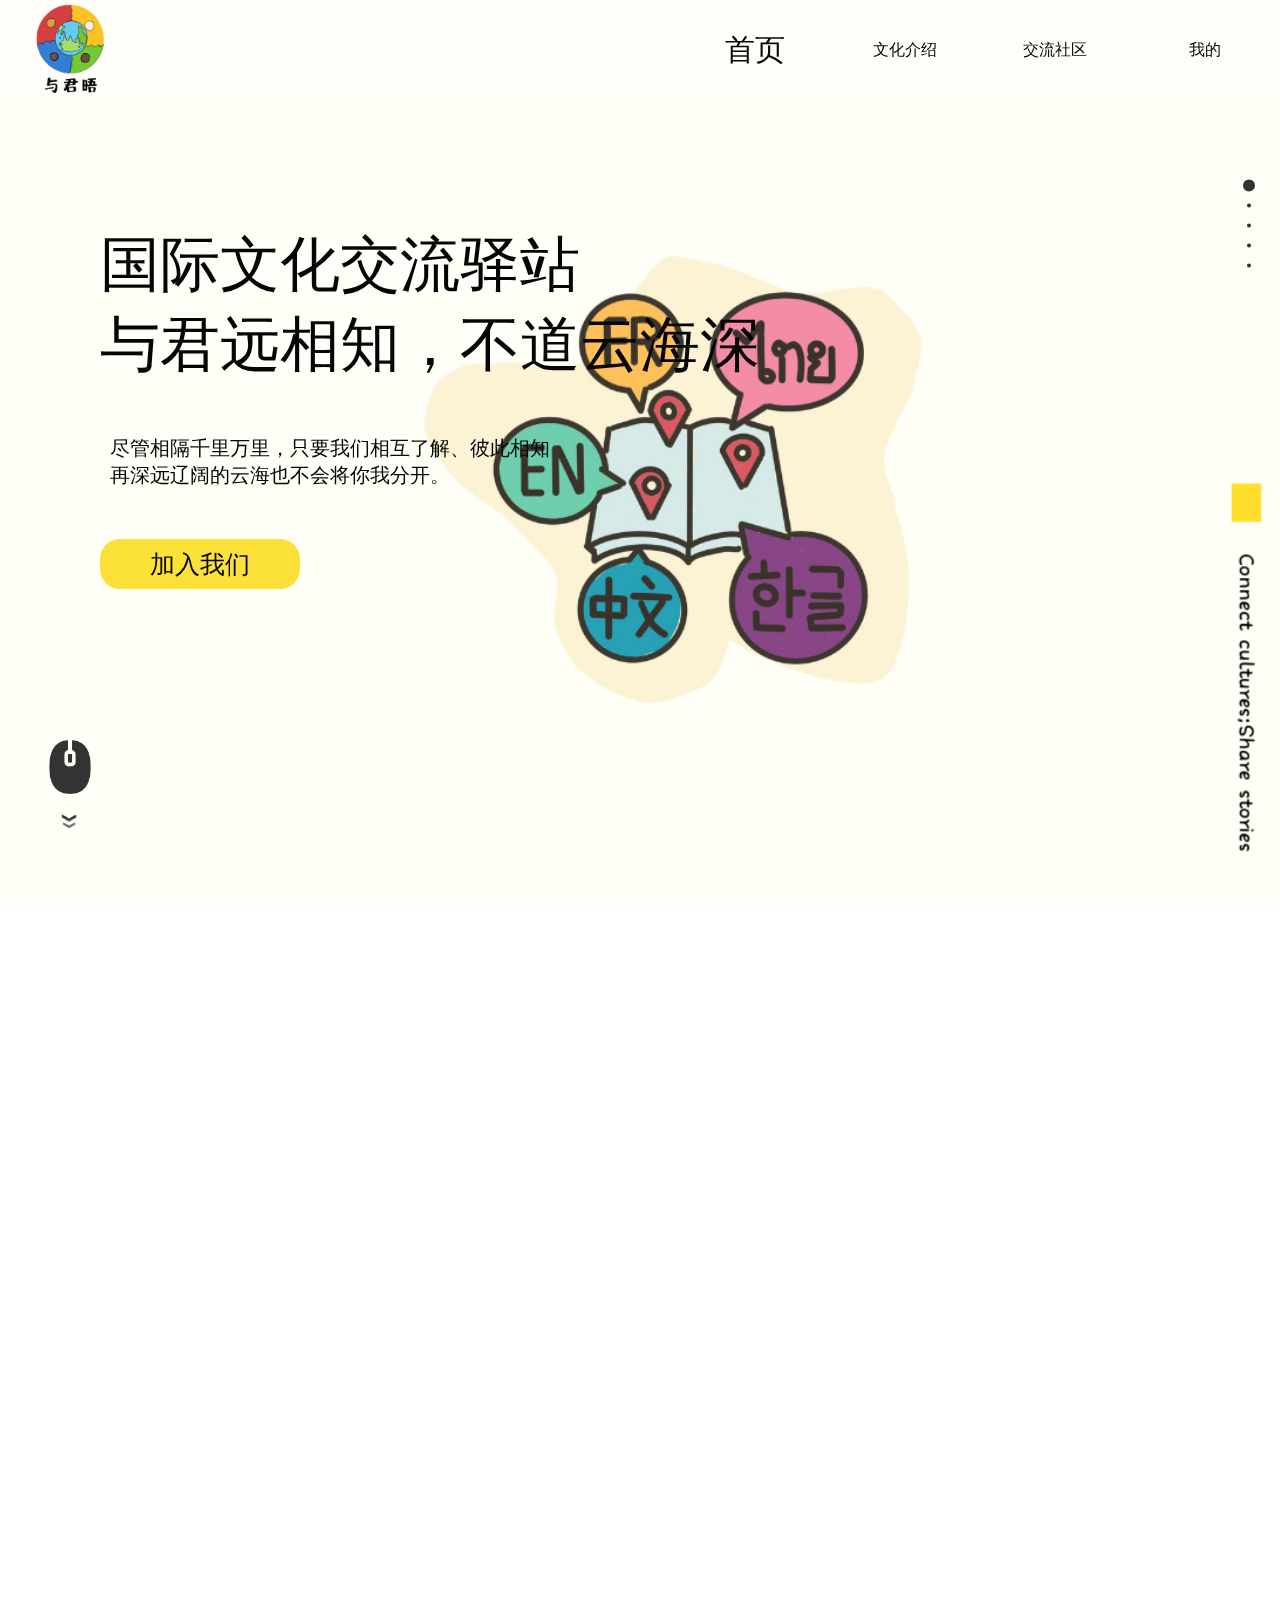
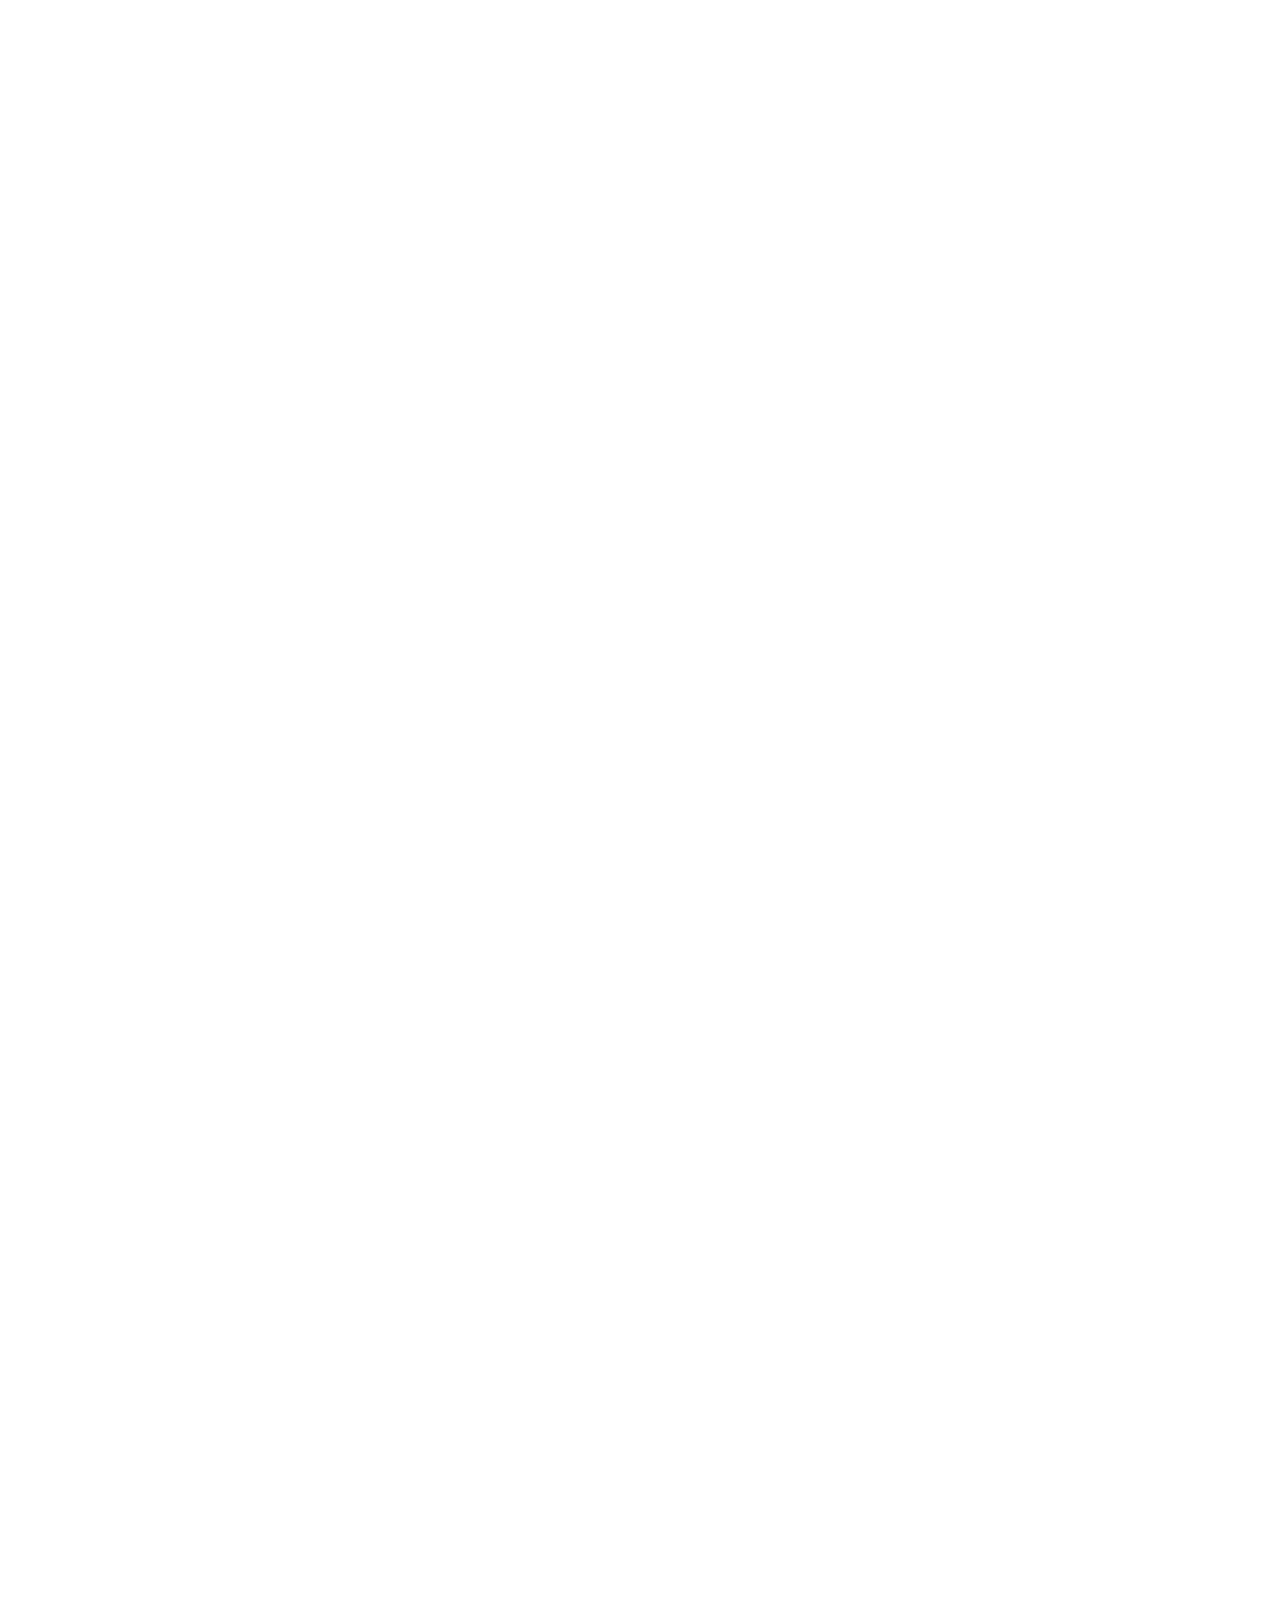
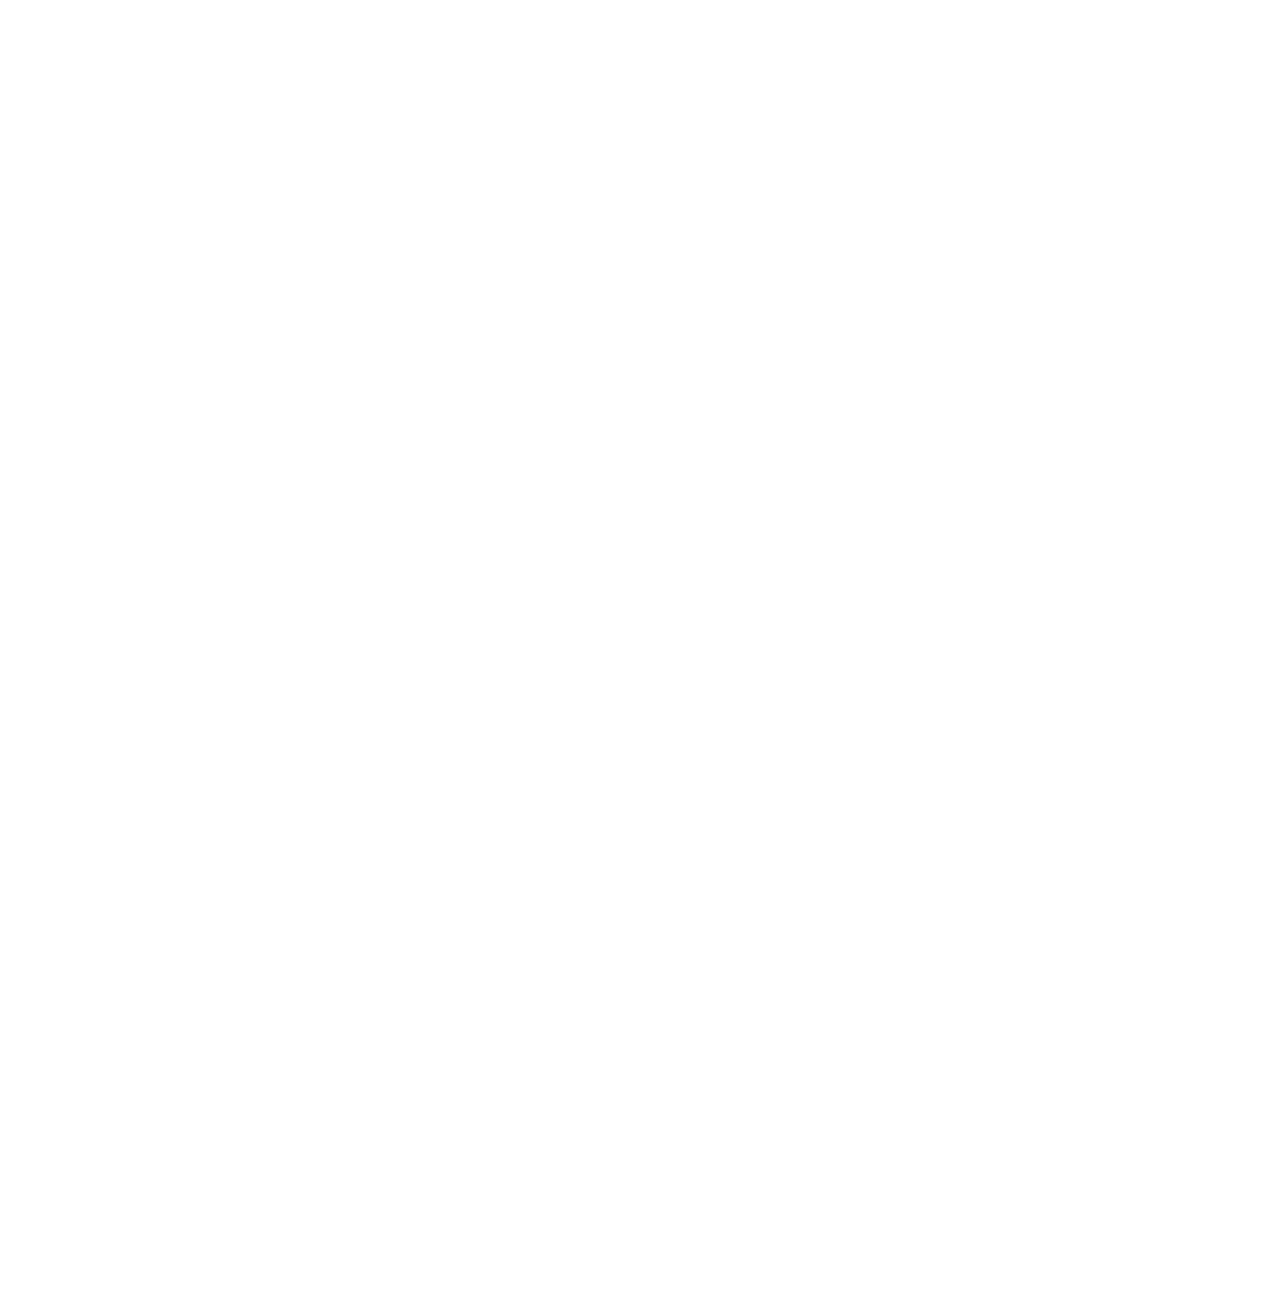
==== test2.html @ 485606bb "global_carnival" ====
<!DOCTYPE html>
<html lang="en">
<head>
    <meta charset="UTF-8">
    <meta name="viewport" content="width=device-width, initial-scale=1.0">
    <title>与君晤</title>
    <link rel="shortcut icon" href="images/favicon.ico" type="images/x-icon">
    <link rel="stylesheet" href="css/fullpage.css">
    <link rel="stylesheet" href="css/animate.css">
    <link rel="stylesheet" href="css/swiper.css">
    <link rel="stylesheet" href="css/style.css">
    <script src="js/jquery.js"></script>
    <script src="js/fullpage.js"></script>
    <!-- Swiper JS -->
    <script src="js/swiper.js"></script>
</head>
<body>
    <!-- 头部导航栏 -->
    <div id="myMenu">
        <li data-menuanchor="fourthPage"><a href="#fourthPage">我的</a></li>
        <li data-menuanchor="thirdPage"><a href="#thirdPage">交流社区</a></li>
        <li data-menuanchor="secondPage"><a href="#secondPage">文化介绍</a></li>
        <li data-menuanchor="firstPage" class="active"><a href="#firstPage">首页</a></li>
        <li><a href="index.html"><img src="images/logo6-web.png" alt="" style="position: absolute;left: 20px;  width: 100px;"></a></li>
    </div>

    <div id="fullpage">
        <!-- 第一屏 -->
        <div class="section" data-anchor="firstPage" id="page1" style="background: url(images/bg-1.png) fixed no-repeat 100%; background-size: cover;">    
          <div class="di">
            <img src="images/slide-slogan-1.png" alt="" class="slide-slogan animate__animated animate__bounceInUp">
             <div class="page-title animate__animated animate__fadeInLeft">
                <p>
                    国际文化交流驿站
                </p>
                <p>
                    与君远相知，不道云海深
                </p>     
             </div>
             <div class="page-content animate__animated animate__fadeInLeft">
                尽管相隔千里万里，只要我们相互了解、彼此相知   <br>
                再深远辽阔的云海也不会将你我分开。
             </div>
             <button class="button animate__animated animate__tada"><a href="login.html">加入我们</a></button>
             <div class="mouse_slide">
              <div>
                <img src="images/鼠标-F.png" alt="" width="60px">
              </div>
              <div style="overflow: hidden;">
                <img src="images/arrow2.gif" alt="" width="290px" style="margin-left: -115px; margin-top: -80px;">
              </div>
            </div>
          </div>
        
        </div>
        <!-- 第二屏 -->
        <div class="section" data-anchor="secondPage" id="page2">
            <!-- 第一页 地图 -->
            <div class="slide" style="background: url(images/worldmap.png); background-size: cover;">
                
                    <img src="images/slide-slogan-2.png" alt=""  class="slide-slogan">
                    <div class="map">
                        <!-- <img src="images/landmark.png" class="landmark" alt="" id="beijing"> -->
                        <!-- <img src="images/landmark.png" class="landmark" alt="" id="japan"> -->
                        <!-- <img src="images/landmark.png" class="landmark" alt="" id="brazil"> -->
                        <!-- <img src="images/landmark.png" class="landmark" alt="" id="amer"> -->
                        <!-- <img src="images/landmark.png" class="landmark" alt="" id="africa"> -->
                        <div style="font-size: 15px; position: absolute; bottom: 0; left: 680px;">
                            <img src="images/landmark.png" class="landmark animate__heartBeat" alt="地标" id="#1">
                            请将鼠标悬停于此图标上方查看
                        </div>
                        <!-- 中国 -->
                          <div class="circle" onmouseover="enlargeAndTransform(this)" onmouseout="shrinkAndRestore(this)" id="beijing">
                            <img src="images/landmark.png" class="landmark animate__heartBeat" alt="" id="beijing-">
                            <div class="content">
                              <span>中国</span> <span> · China</span> <br><br>
                              传统节日包括：春节、中秋、端午、重阳
                            </div>
                          </div>
                          <!-- 日本 -->
                          <div class="circle" onmouseover="enlargeAndTransform(this)" onmouseout="shrinkAndRestore(this)" id="japan">
                            <img src="images/landmark.png" class="landmark animate__heartBeat" alt="" id="japan-">
                            <div class="content">
                                <span>日本</span> <span> · Japan</span> <br><br>
                                神道社文化
                            </div>
                          </div>
                          <!-- 意大利 -->
                          <div class="circle" onmouseover="enlargeAndTransform(this)" onmouseout="shrinkAndRestore(this)" id="italy">
                            <img src="images/landmark.png" class="landmark animate__heartBeat" alt="" id="italy-">
                            <div class="content">
                                <span>意大利</span> <span> · Italy</span> <br>
                                <br>
                                主显节、八月节<br>
                                店门口会插葡萄枝
                            </div>
                          </div>
                          <!-- 巴西 -->
                          <div class="circle" onmouseover="enlargeAndTransform(this)" onmouseout="shrinkAndRestore(this)" id="brazil">
                            <img src="images/landmark.png" class="landmark animate__heartBeat" alt="" id="brazil-">
                            <div class="content">
                                <span>巴西</span> <span> · Brazil</span> <br>
                                <br>
                                主要节日海神节、狂欢节<br>
                            </div>
                          </div>
                          <!-- 墨西哥 -->
                          <div class="circle" onmouseover="enlargeAndTransform(this)" onmouseout="shrinkAndRestore(this)" id="mexico">
                            <img src="images/landmark.png" class="landmark animate__heartBeat" alt="" id="mexico-">
                            <div class="content">
                                <span>墨西哥</span> <span> · Mexico</span> <br>
                                <br>
                                10.31~11.2亡灵节
                            </div>
                          </div>
                          <!-- 埃及 -->
                          <div class="circle" onmouseover="enlargeAndTransform(this)" onmouseout="shrinkAndRestore(this)" id="egypt">
                            <img src="images/landmark.png" class="landmark animate__heartBeat" alt="" id="egypt-">
                            <div class="content">
                                <span>埃及</span> <span> · Egypt</span> <br>
                                <br>
                                每逢周五为“主麻日聚礼”，喜爱甜食，偏爱绿色和白色
                            </div>
                          </div>
                          <div class="mouse_slide">
                            <div>
                              <img src="images/鼠标-F.png" alt="" width="60px">
                            </div>
                            <div style="overflow: hidden;">
                              <img src="images/arrow2.gif" alt="" width="290px" style="margin-left: -115px; margin-top: -80px;">
                            </div>
                          </div>
                    </div>      
            </div>
            <!-- 第二页 节日 -->
            <div class="slide">
                <div class="lunbo">
                    <!-- 轮播图部分 -->
                    <div class="container">
                        <div class="swiper2 mySwiper2">
                            <div class="swiper-wrapper">
                              <div class="swiper-slide"><a href="detail.html"><img src="images/轮播图-1.png" alt="."></a></div>
                              <div class="swiper-slide"><a href="detail.html"><img src="images/轮播图-2.png" alt="."></a></div>
                              <div class="swiper-slide"><a href="detail.html"><img src="images/轮播图-3.png" alt="."></a></div>
                              <div class="swiper-slide"><a href="detail.html"><img src="images/轮播图-4.png" alt="."></a></div>
                            </div>
                          </div>
                        </div>
                    <div style="position: absolute; bottom: 50px; left: 600px; font-size: 20px;">可通过鼠标将卡片进行拖拽，点击可查看更多</div>
                    <div class="mouse_slide">
                      <div>
                        <img src="images/鼠标-F.png" alt="" width="60px">
                      </div>
                      <div style="overflow: hidden;">
                        <img src="images/arrow2.gif" alt="" width="290px" style="margin-left: -115px; margin-top: -80px;">
                      </div>
                    </div>
                </div>
            </div>
            <!-- 第三页  活动类别-->
            <div class="slide">
                <div class="leibie">
                    <div class="center">
                        <div class="ca">
                            <img src="images/2-3-ca.png" alt="">
                         <div class="categories">
                            <a href="cate.html?id=1"><img src="images/2-3-fest.png" alt=""></a>
                            <a href="cate.html?id=2"><img src="images/2-3-food.png" alt=""></a>
                            <img src="images/2-3-art.png" alt="">
                            <img src="images/2-3-arc.png" alt="">
                            <img src="images/2-3-cul.png" alt="">
                            <a href="cate.html?id=1"><img src="images/2-3-more.png" alt=""></a>
                          </div>
                        </div>
                        <div class="acti">
                            <img src="images/2-3-acti.png" alt="" id="ac">
                          <div class="acti_de">
                            <img src="images/2-3-acti-partic.png" alt="">
                            <img src="images/2-3-acti-crea.png" alt="">
                          </div>
                        </div> 
                        <div class="mouse_slide">
                          <div>
                            <img src="images/鼠标-F.png" alt="" width="60px">
                          </div>
                          <div style="overflow: hidden;">
                            <img src="images/arrow2.gif" alt="" width="290px" style="margin-left: -115px; margin-top: -80px;">
                          </div>
                        </div>
                    </div>
                                       
                </div>
                
            </div>
        </div>
        <!-- 第三屏 -->
        <div class="section" data-anchor="thirdPage" id="page3">
            <!-- 第一页 -->
          <div class="slide">
                <div class="recommendation">
                    <img src="images/3-1-title.png" alt="" class="re_title">
                    <div class="box_acti">
                        <!-- <img src="images/3-1-1.jpg" alt="">
                        <img src="images/3-1-2.png" alt="">
                        <img src="images/3-1-3.jpg" alt="">
                        <img src="images/3-1-4.jpg" alt="">
                        <img src="images/3-1-5.png" alt="">
                        <img src="images/3-1-6.png" alt=""> -->
                        <div class="circle2" onmouseover="enlargeAndTransform2(this)" onmouseout="shrinkAndRestore2(this)">
                          <img src="images/3-1-1.jpg" alt="">
                          <div class="content2">
                            <h2>国际文化节</h2>
                          </div>
                        </div>
                        <div class="circle2" onmouseover="enlargeAndTransform2(this)" onmouseout="shrinkAndRestore2(this)">
                          <img src="images/3-1-2.png" alt="">
                          <div class="content2">
                            <h2>俄语学习</h2>
                          </div>
                        </div>
                        <div class="circle2" onmouseover="enlargeAndTransform2(this)" onmouseout="shrinkAndRestore2(this)">
                          <img src="images/3-1-3.jpg" alt="">
                          <div class="content2">
                            <h2>圣诞节交换礼物</h2>
                          </div>
                        </div>
                        <div class="circle2" onmouseover="enlargeAndTransform2(this)" onmouseout="shrinkAndRestore2(this)">
                          <img src="images/3-1-4.jpg" alt="">
                          <div class="content2">
                            <h2>太极拳交流会</h2>
                          </div>
                        </div>
                        <div class="circle2" onmouseover="enlargeAndTransform2(this)" onmouseout="shrinkAndRestore2(this)">
                          <img src="images/3-1-5.png" alt="">
                          <div class="content2">
                            <h2>啤酒节</h2>
                          </div>
                        </div>
                        <div class="circle2" onmouseover="enlargeAndTransform2(this)" onmouseout="shrinkAndRestore2(this)">
                          <img src="images/3-1-6.png" alt="">
                          <div class="content2">
                            <h2>面具舞会</h2>
                          </div>
                        </div>
                    </div>
                    <div class="mouse_slide">
                      <div>
                        <img src="images/鼠标-F.png" alt="" width="60px">
                      </div>
                      <div style="overflow: hidden;">
                        <img src="images/arrow2.gif" alt="" width="290px" style="margin-left: -115px; margin-top: -80px;">
                      </div>
                    </div>
                </div>
            </div>
            <!-- 第二页 -->
            <div class="slide">
              <div class="budd">
                <div class="column">
                  <h2>佛教：探寻内心平静与精神之源的奥秘</h2>
                  <div>佛教文化源远流长，强调内心平静与禅定。它不仅是一种宗教信仰，更是一种生活方式和哲学思想。通过了解佛教，我们可以更好地探索自己的内心世界，提高精神境界和幸福感。</div>
                  <img src="images/3-2-2.png" alt="" class="img1">
                </div>
                <div class="column">
                  <img src="images/3-2-3.png" alt="" class="img2">
                  <h2>你想知道的美食这里都有！</h2>
                  <div>在江汉路发现一家超级好吃的越南菜餐馆！安利给你们<br><br>
                    如何做一道地道的四川菜？详细教程求求</div>
                </div>
                <div class="column">
                  <h2>国际交往礼仪看这里！</h2>
                  <div>和巴基斯坦的朋友们吃饭要注意什么吗？有没有人能解答一下？<br><br>
                    问问马来西亚的UU们，马来西亚有什么菜适合素食主义者？</div>
                  <img src="images/3-2-1.png" alt="" class="img1">
                </div>
              </div>
              <div class="mouse_slide">
                <div>
                  <img src="images/鼠标-F.png" alt="" width="60px">
                </div>
                <div style="overflow: hidden;">
                  <img src="images/arrow2.gif" alt="" width="290px" style="margin-left: -115px; margin-top: -80px;">
                </div>
              </div>
            </div>
        </div>
        <!-- 第四屏 -->
        <div class="section" data-anchor="fourthPage" id="page4" style="background: url(images/bg-4.png) fixed no-repeat 100%; background-size: cover;">
            <div class="user">
              <div class="example">
                <img src="images/4-1-user.png" alt="">
                <button>账号设置</button>
                <button>编辑资料</button>
              </div>
              <div class="my-">
                <button id="btn_c" onclick="show_a()">我的活动</button>
                <button id="btn_g" onclick="show_p()">我的帖子</button>
                <button id="btn_i" onclick="show_m()">我的消息</button>
                <div id="div1">参与的活动</div>
                <div class="image">
                  <img src="images/3-1-2.png" alt="" id="a1" style="display: block; width: 275px;">
                  <img src="images/3-1-3.jpg" alt="" id="a2" style="display: block; width: 275px;">
                  <img src="images/4-2-p.png" alt="" id="a4" style="display: none; width: 545px; border: 5px #000;">
                 <img src="images/4-2-m.png" alt="" id="a5" style="display: none; width: 545px; box-shadow: 2px 2px 2px 2px rgba(0,0,0,.3);">
                </div>
                <div id="div2">发起的活动</div>
                <div class="image">
                  <img src="images/3-1-4.jpg" alt="" id="a3" style="display: block; width: 275px;">
                </div>
                
            </div>
            <div class="mouse_slide">
              <div>
                <img src="images/鼠标-F.png" alt="" width="60px">
              </div>
              <div style="overflow: hidden;">
                <img src="images/arrow2.gif" alt="" width="290px" style="margin-left: -115px; margin-top: -80px;">
              </div>
            </div>
            </div>
            
        </div>
        <!-- 关于我们的 -->
        <div class="section" style="background-color: #1b1f24;">
          <div class="about_us">
            <div class="ab">
              <img src="images/5-about_us.png" alt="">
            </div>
            <div class="us">
              
              <h4>PRODUCED BY</h4>
              <p>邹柏艺 ；王佳睿 ； YAP YING HUAN  ；CHEW JIA YING</p>
              <h4>CONTACT US</h4>
              <p>湖北省武汉市武昌区武汉大学新闻与传播学院 <br>
                邮政编码：43007</p>
              <h4>WEBSITE MAP</h4>
              <p>首页 文化介绍 交流社区 我的</p>
              <button>订阅更多信息</button>
            </div>
          </div>
          <p style="font-size: 16px; color: #fff; text-align: center;">Copyright © 2024.GLOBAL CAINIVAL All rights reserved.</p>
          
        </div>
    </div>
    <script src="js/script.js"></script>
</body>
</html>
---- css/fullpage.css ----
/*!
 * fullPage 4.0.20
 * https://github.com/alvarotrigo/fullPage.js
 *
 * @license GPLv3 for open source use only
 * or Fullpage Commercial License for commercial use
 * http://alvarotrigo.com/fullPage/pricing/
 *
 * Copyright (C) 2021 http://alvarotrigo.com/fullPage - A project by Alvaro Trigo
 */
 html.fp-enabled,
 .fp-enabled body {
     margin: 0;
     padding: 0;
     overflow:hidden;
 
     /*Avoid flicker on slides transitions for mobile phones #336 */
     -webkit-tap-highlight-color: rgba(0,0,0,0);
 }
 .fp-section {
     position: relative;
     -webkit-box-sizing: border-box; /* Safari<=5 Android<=3 */
     -moz-box-sizing: border-box; /* <=28 */
     box-sizing: border-box;
     height: 100%;
     display: block;
 }
 .fp-slide {
     float: left;
 }
 .fp-slide, .fp-slidesContainer {
     height: 100%;
     display: block;
 }
 .fp-slides {
     z-index:1;
     height: 100%;
     overflow: hidden;
     position: relative;
     -webkit-transition: all 0.3s ease-out; /* Safari<=6 Android<=4.3 */
     transition: all 0.3s ease-out;
 }
 .fp-table{
     display: flex;
     flex-direction: column;
     justify-content: center;
     width: 100%;
 }
 .fp-slidesContainer {
     float: left;
     position: relative;
 }
 .fp-controlArrow {
     -webkit-user-select: none; /* webkit (safari, chrome) browsers */
     -moz-user-select: none; /* mozilla browsers */
     -khtml-user-select: none; /* webkit (konqueror) browsers */
     -ms-user-select: none; /* IE10+ */
     position: absolute;
     z-index: 4;
     top: 50%;
     cursor: pointer;
     margin-top: -38px;
     -webkit-transform: translate3d(0,0,0);
     -ms-transform: translate3d(0,0,0);
     transform: translate3d(0,0,0);
 }
 .fp-prev{
     left: 15px;
 }
 .fp-next{
     right: 15px;
 }
 .fp-arrow{
     width: 0;
     height: 0;
     border-style: solid;
 }
 .fp-arrow.fp-prev {
     border-width: 38.5px 34px 38.5px 0;
     border-color: transparent #ffdf2b transparent transparent;
 }
 .fp-arrow.fp-next {
     border-width: 38.5px 0 38.5px 34px;
     border-color: transparent transparent transparent #ffdf2b;
 }
 .fp-notransition {
     -webkit-transition: none !important;
     transition: none !important;
 }
 #fp-nav {
     position: fixed;
     z-index: 100;
     top: 25%;
     opacity: 1;
     transform: translateY(-50%);
     -ms-transform: translateY(-50%);
     -webkit-transform: translate3d(0,-50%,0);
 }
 #fp-nav.fp-right {
     right: 17px;
 }
 #fp-nav.fp-left {
     left: 17px;
 }
 .fp-slidesNav{
     position: absolute;
     z-index: 4;
     opacity: 1;
     -webkit-transform: translate3d(0,0,0);
     -ms-transform: translate3d(0,0,0);
     transform: translate3d(0,0,0);
     left: 0 !important;
     right: 0;
     margin: 0 auto !important;
 }
 .fp-slidesNav.fp-bottom {
     bottom: 17px;
 }
 .fp-slidesNav.fp-top {
     top: 17px;
 }
 #fp-nav ul,
 .fp-slidesNav ul {
   margin: 0;
   padding: 0;
 }
 #fp-nav ul li,
 .fp-slidesNav ul li {
     display: block;
     width: 14px;
     height: 13px;
     margin: 7px;
     position:relative;
 }
 .fp-slidesNav ul li {
     display: inline-block;
 }
 #fp-nav ul li a,
 .fp-slidesNav ul li a {
     display: block;
     position: relative;
     z-index: 1;
     width: 100%;
     height: 100%;
     cursor: pointer;
     text-decoration: none;
 }
 #fp-nav ul li a.active span,
 .fp-slidesNav ul li a.active span,
 #fp-nav ul li:hover a.active span,
 .fp-slidesNav ul li:hover a.active span{
     height: 12px;
     width: 12px;
     margin: -6px 0 0 -6px;
     border-radius: 100%;
  }
 #fp-nav ul li a span,
 .fp-slidesNav ul li a span {
     border-radius: 50%;
     position: absolute;
     z-index: 1;
     height: 4px;
     width: 4px;
     border: 0;
     background: #333;
     left: 50%;
     top: 50%;
     margin: -2px 0 0 -2px;
     -webkit-transition: all 0.1s ease-in-out;
     -moz-transition: all 0.1s ease-in-out;
     -o-transition: all 0.1s ease-in-out;
     transition: all 0.1s ease-in-out;
 }
 #fp-nav ul li:hover a span,
 .fp-slidesNav ul li:hover a span{
     width: 10px;
     height: 10px;
     margin: -5px 0px 0px -5px;
 }
 #fp-nav ul li .fp-tooltip {
     position: absolute;
     top: -2px;
     color: #fff;
     font-size: 14px;
     font-family: arial, helvetica, sans-serif;
     white-space: nowrap;
     max-width: 220px;
     overflow: hidden;
     display: block;
     opacity: 0;
     width: 0;
     cursor: pointer;
 }
 #fp-nav ul li:hover .fp-tooltip,
 #fp-nav.fp-show-active a.active + .fp-tooltip {
     -webkit-transition: opacity 0.2s ease-in;
     transition: opacity 0.2s ease-in;
     width: auto;
     opacity: 1;
 }
 #fp-nav ul li .fp-tooltip.fp-right {
     right: 20px;
 }
 #fp-nav ul li .fp-tooltip.fp-left {
     left: 20px;
 }
 .fp-auto-height.fp-section,
 .fp-auto-height .fp-slide{
     height: auto !important;
 }
 
 .fp-responsive .fp-is-overflow.fp-section{
     height: auto !important;
 }
 
 /* Used with autoScrolling: false */ 
 .fp-scrollable.fp-responsive .fp-is-overflow.fp-section,
 .fp-scrollable .fp-section,
 .fp-scrollable .fp-slide{
    /* Fallback for browsers that do not support Custom Properties */
    height: 100vh;
    height: calc(var(--vh, 1vh) * 100);
 }
 
 .fp-scrollable.fp-responsive .fp-is-overflow.fp-section:not(.fp-auto-height):not([data-percentage]),
 .fp-scrollable .fp-section:not(.fp-auto-height):not([data-percentage]),
 .fp-scrollable .fp-slide:not(.fp-auto-height):not([data-percentage]){
     /* Fallback for browsers that do not support Custom Properties */
     min-height: 100vh;
     min-height: calc(var(--vh, 1vh) * 100);
 }
 
 /* Disabling vertical centering on scrollable elements */
 .fp-overflow{
     justify-content: flex-start;
     max-height: 100vh;
 }
 
 /* No scrollable when using auto-height */
 .fp-scrollable .fp-auto-height .fp-overflow{
     max-height: none;
 }
 
 .fp-is-overflow .fp-overflow.fp-auto-height-responsive,
 .fp-is-overflow .fp-overflow.fp-auto-height,
 .fp-is-overflow > .fp-overflow{
     overflow-y: auto;
 }
 .fp-overflow{
     outline:none;
 }
 
 .fp-overflow.fp-table{
     display: block;
 }
 
 .fp-responsive .fp-auto-height-responsive.fp-section,
 .fp-responsive .fp-auto-height-responsive .fp-slide{
     height: auto !important;
     min-height: auto !important;
 }
 
 /*Only display content to screen readers*/
 .fp-sr-only{
     position: absolute;
     width: 1px;
     height: 1px;
     padding: 0;
     overflow: hidden;
     clip: rect(0, 0, 0, 0);
     white-space: nowrap;
     border: 0;
 }
 
 /* Customize website's scrollbar like Mac OS
 Not supports in Firefox and IE */
 .fp-scroll-mac .fp-overflow::-webkit-scrollbar {
     background-color: transparent;
     width: 9px;
 }
 .fp-scroll-mac .fp-overflow::-webkit-scrollbar-track {
     background-color: transparent;
 }
 .fp-scroll-mac .fp-overflow::-webkit-scrollbar-thumb {
     background-color: rgba(0,0,0,.4);
     border-radius: 16px;
     border: 4px solid transparent;
 }
 .fp-warning,
 .fp-watermark{
     z-index: 9999999;
     position: absolute;
     bottom: 0;
 }
 .fp-warning,
 .fp-watermark a{
     text-decoration: none;
     color: #000;
     background: rgba(255,255,255,0.6);
     padding: 5px 8px;
     font-size: 14px;
     font-family: arial;
     color: black;
     display: inline-block;
     border-radius: 3px;
     margin: 12px;
 }
 .fp-noscroll .fp-overflow{
     overflow: hidden;
 }
---- css/style.css ----
/* 样式 */
* {
    margin: 0;
    padding: 0;
}
body {
    position: relative;
}
li {
    list-style: none;
}
a {
    text-decoration: none!important;
    color: #050505!important;
}
/* 导航栏 */
#myMenu {
    position: absolute;
    z-index: 1000;
    width: 100%;
    height: 100px;
    line-height: 100px;
    background-color: rgba(255, 253, 253,.3);
}
#myMenu li {
    text-align: center;
    float: right;
    width: 150px;
}
#myMenu li a:hover {
    /* border-bottom: 2px solid #050505; */
    color: #fce138!important; 
}
#myMenu li .logo {
    width: 100px;
}
.active {
    font-size: 30px;
}
.mouse_slide {
    position: absolute;
    overflow: hidden;
    bottom: -20px;
    left: 40px;
}
/* 第一屏 */
#page1 {
    position: relative;
}
#page1 .di {
    position: relative;
    height: 800px;
    width: 100%;
    overflow: hidden;
}
.di .slide-slogan {
    position: absolute;
    right: 10px;
    bottom: 10px;
    width: 50px;
    animation-delay: 1s;
}
.page-title {
    padding-top: 150px;
    font-size: 60px;
    color: #050505;
}
.page-title p {
    display: block;
    margin-left: 100px;
    height: 80px;
}
.page-content {
    margin-left: 110px;
    padding-top: 50px;
    font-size: 20px;
    color: #050505;
}
#page1 .button {
    margin-left: 100px;
    margin-top: 50px;
    background-color: #fce138;
    border: #fff;
    width: 200px;
    height: 50px;
    color: #fff;
    font-size: 25px;
    border-radius: 20px;
    animation-delay: 1s;
    overflow: hidden;
}
/* 第二屏 */
#page2 .slide {
    position: relative;
}
#page2 .slide .slide-slogan{
    position: absolute;
    top: 220px;
    left: 80px;
    width: 50px;
    z-index: 20000;
    animation-delay: 1s;
}
/* 地图页 */
.map {
    position: relative;
    overflow: hidden;
    height: 800px;
    width: 100%;
}
.landmark {
    width: 35px;
    animation-delay: 1.5s;
}
/* 国家位置 */
.map #beijing {
    position: absolute;
    top: 320px;
    right: 395px;
}
.map #japan {
    position: absolute;
    top: 270px;
    right: 260px;
}
.map #italy {
    position: absolute;
    top: 275px;
    right: 800px;
}
.map #brazil {
    position: absolute;
    bottom: 240px;
    left: 550px;
}
.map #mexico {
    position: absolute;
    top: 350px;
    left: 290px;
}
.map #egypt {
    position: absolute;
    top: 390px;
    right: 740px;
}
#page2 .circle {
    width: 40px;
    height: 40px;
    border-radius: 50%;
    background-color: transparent; /* 设置为圆形的背景颜色 */
    /* display: flex;
    align-items: center;
    justify-content: center;
    position: relative; */
    transition: all 0.3s ease; /* 添加过渡效果 */
}

#page2 .square {
    width: 200px;
    height: 200px;
    font-size: 16px;
    background-color: #141413; /* 设置为方形的背景颜色 */
    border-radius: 20px; /* 取消方形的圆角 */
}
#page2 .content {
    display: none; /* 默认隐藏内容 */
    position: absolute;
    top: 50%;
    left: 50%;
    color: #fff;
    transform: translate(-50%, -50%);
    background-color: #151414;
}
/* 轮播图 */
#page2 .lunbo {
    height: 800px;
    position: relative;
    overflow: hidden;
}
.lunbo .container {
    position: absolute;
    top: 130px;
    left: 350px;
}

#page2 .slide .lunbo .container {
    width: 100%;
    height: 300px;
    position: relative;
  }
          .swiper2 {
    width: 900px;
    height: 548px;
  }
  
  .swiper2 .swiper-slide {
    display: flex;
    width: 100%;
    align-items: center;
    justify-content: center;
    border-radius: 18px;
    font-size: 22px;
    font-weight: bold;
    color: #fff;
  }
  .swiper-slide img {
    display: block;
    width: 100%;
    height: 100%;
    object-fit: cover;
  }
  
  /* .swiper2 .swiper-slide:nth-child(1n) {
    background-color: rgb(206, 17, 17);
  }
  
  .swiper2 .swiper-slide:nth-child(2n) {
    background-color: rgb(0, 140, 255);
  }
  
  .swiper2 .swiper-slide:nth-child(3n) {
    background-color: rgb(10, 184, 111);
  }
  
  .swiper2 .swiper-slide:nth-child(4n) {
    background-color: rgb(211, 122, 7);
  } */
  
  /* 第二屏 第三页 */
  .leibie {
    position: relative;
    padding-left: 30px;
    height: 800px;
    background-color: #fff;
    overflow: hidden;
  }
  .ca .categories {
    position: absolute;
    padding-left: 20px;
    display: flex;
    flex-direction: row;
    margin-top: 20px;
    margin-left: 120px;
    overflow: hidden;
    width: 1300px;
    justify-content: space-around;
    align-items: center;
  }
  .ca .categories img {
    width: 160px;
  }
  .acti {
    position: relative;
    margin-top: 250px;
  }
  .acti #ac {
    position: absolute;
    left: -100px;
  }
  .acti .acti_de {
    position: absolute;
    display: flex;
    margin-top: 130px;
    flex-direction: row;
    margin-left: 120px;
    width: 1300px;
    justify-content: space-around;
    align-items: center;
  }
  /* .acti .acti_de img {
    box-shadow: 0 0 0 1px #b0acac;
  } */

/* 第三屏 */
#page3 .slide {
    position: relative;
}
/* 第三屏 第一页 */
.recommendation {
    position: relative;
    overflow: hidden;
    height: 800px;
    background-color: #fff;
}
.recommendation .re_title {
    position: absolute;
    top: 0;
    left: 120px;
}
.recommendation .box_acti {
    position: absolute;
    display: flex;
    flex-wrap: wrap;
    top: 190px;
    left: 290px;
    width: 1200px;
    height: 500px;
}
.recommendation .box_acti img{
    width: 380px;
    height: 240px;
}
.box_acti .circle2 {
    position: relative;
    width: 380px;
    height: 240px;
    /* border-radius: 50%; */
    background-color: pink; /* 设置为圆形的背景颜色 */
    /* display: flex;
    align-items: center;
    justify-content: center;
    position: relative; */
    transition: all 0.3s ease; /* 添加过渡效果 */
}
.circle2 img {
    position: absolute;
    width: 380px;
}
.square2 {
    width: 380px;
    height: 240px;
    font-size: 16px;
    background-color: #c6c6bb; /* 设置为方形的背景颜色 */
    border-radius: 20px; /* 取消方形的圆角 */
    z-index: 10;
}
.content2 {
    display: none; /* 默认隐藏内容 */
    position: absolute;
    top: 50%;
    left: 50%;
    width: 380px;
    height: 240px;
    line-height: 240px;
    text-align: center;
    color: #fff;
    transform: translate(-50%, -50%);
    background-color: rgba(0, 0, 0, 0.5);
}
/* 第三屏 第二页 */
.budd {
    height: 800px;
    display: flex;
    flex-direction: row;
    overflow: hidden;
    background-color: #fff;
}
.column {
    width: 400px;
    margin-top: 130px;
    font-size: 15px;
    padding-left: 120px;
}
.column .img1 {
    padding-top: 50px;
    width: 100%;
}
.column .img2 {
    padding-bottom: 50px;
}
.column h2 {
    padding-bottom: 50px;
}
/* 第四屏 */
#page {
    position: relative;
}
#page4 .user {
    height: 800px;
    display: flex;
    flex-direction: row;
    overflow: hidden;
    align-items: center;
    justify-content: space-around;
}
.user .example {
    display: flex;
    flex-direction: column;
    padding-left: 100px;
    overflow: hidden;
}
.user .example button {
    width: 250px;
    height: 50px;
    margin-left: 55px;
    margin-top: 25px;
    font-size: 15px;
    border-radius: 25px;
    border: none;
}
.user .example img {
    width: 350px;
}
.user .example button:hover {
    background-color: #fff;
}
.user .my- {
    overflow: hidden;
    padding-right: 250px;
}
.user .my- button {
    width: 165px;
    height: 50px;
    font-size: 15px;
    border: none;
    border-radius: 25px;
}
.user .my- button:hover {
    background-color: #fff;
}
.my- .image {
    display: flex;
    flex-direction: row;
}
#div1,#div2 {
    margin-top: 50px;
    width: 550px;
    height: 50px;
    font-size: 20px;
}

/* 关于我们的页面 */
.about_us {
    position: relative;
    height: 800px;
    font-family: '黑体';
    /* display: flex;
    flex-direction: row; */
}
.ab {
    position: absolute;
    top: 40%;
    left: 250px;
}
.us {
    position: absolute;
    top: 25%;
    left: 55%;
    color: #fff;
}
.us h4 {
    margin-bottom: 20px;
}
.us p {
    font-size: 20px;
    margin-bottom: 40px;
}
.us button {
    width: 300px;
    height: 40px;
    margin-top: 20px;
    font-size: 16px;
}
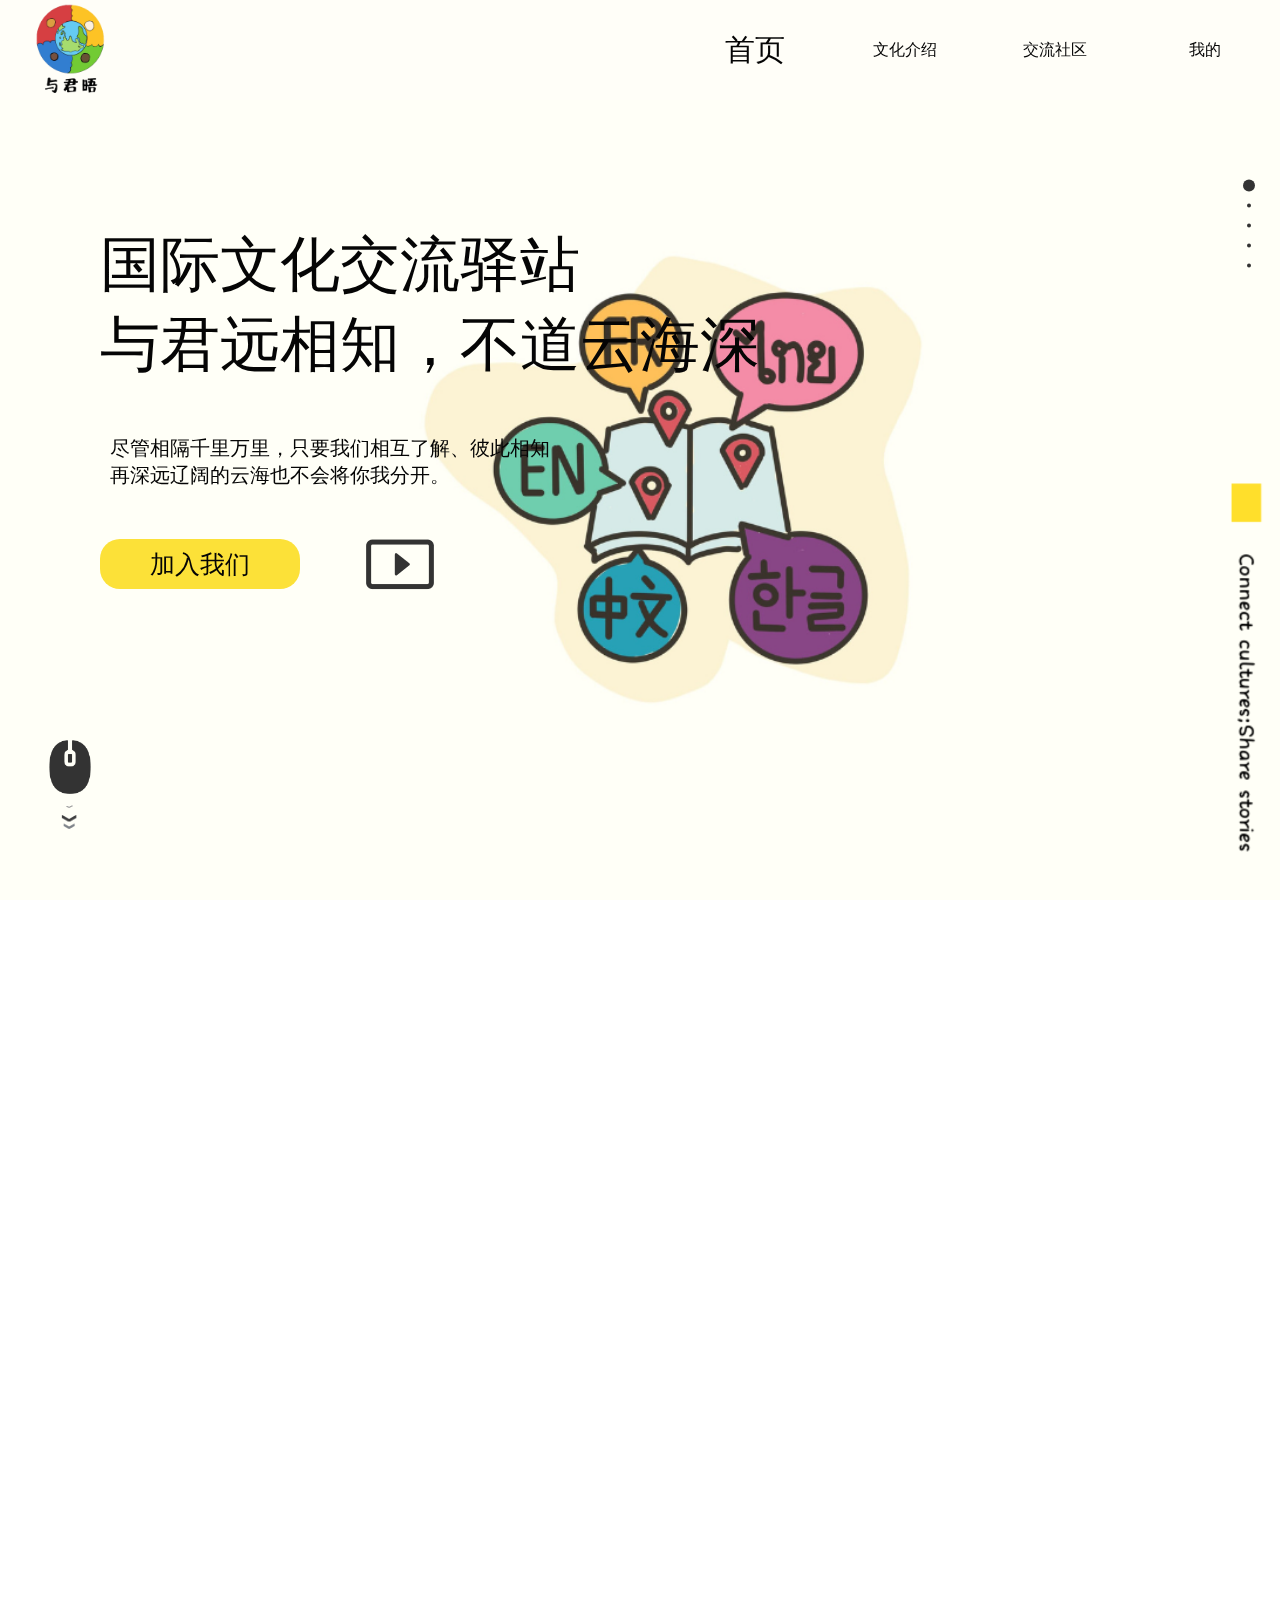
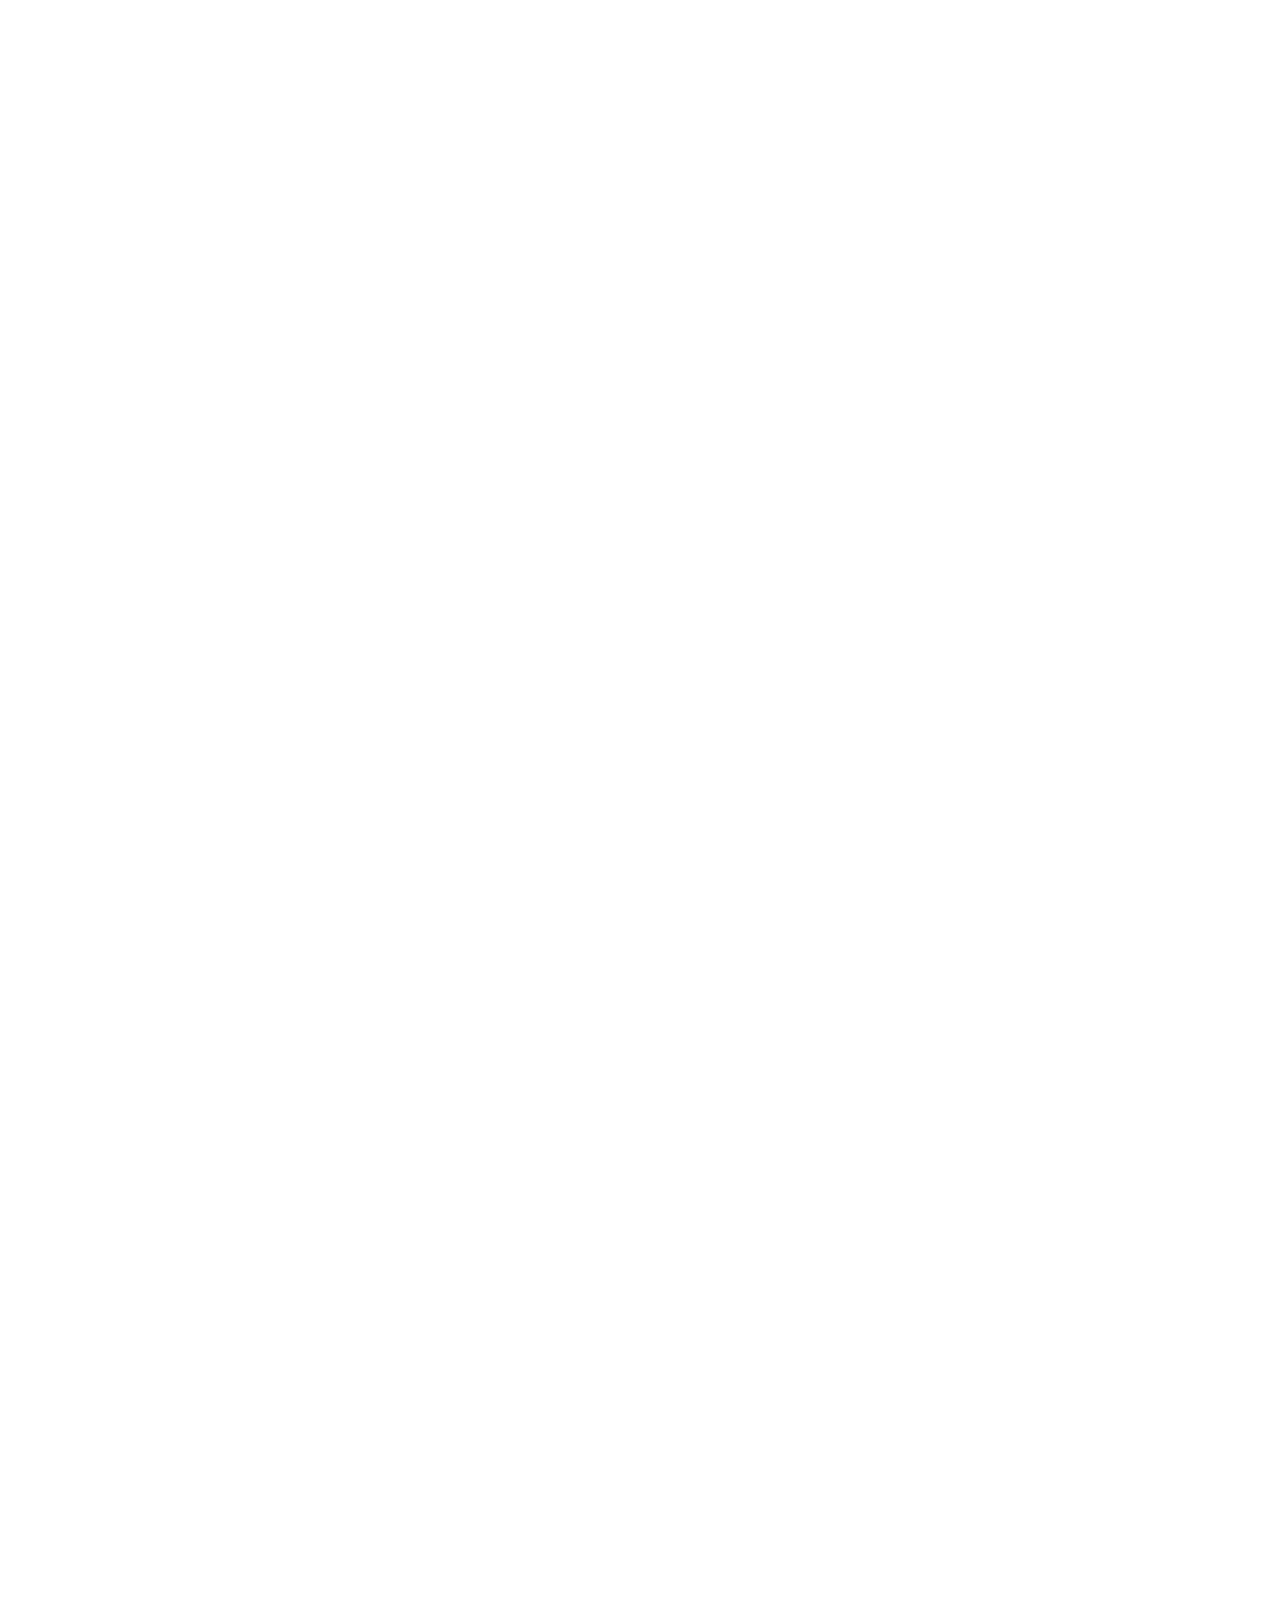
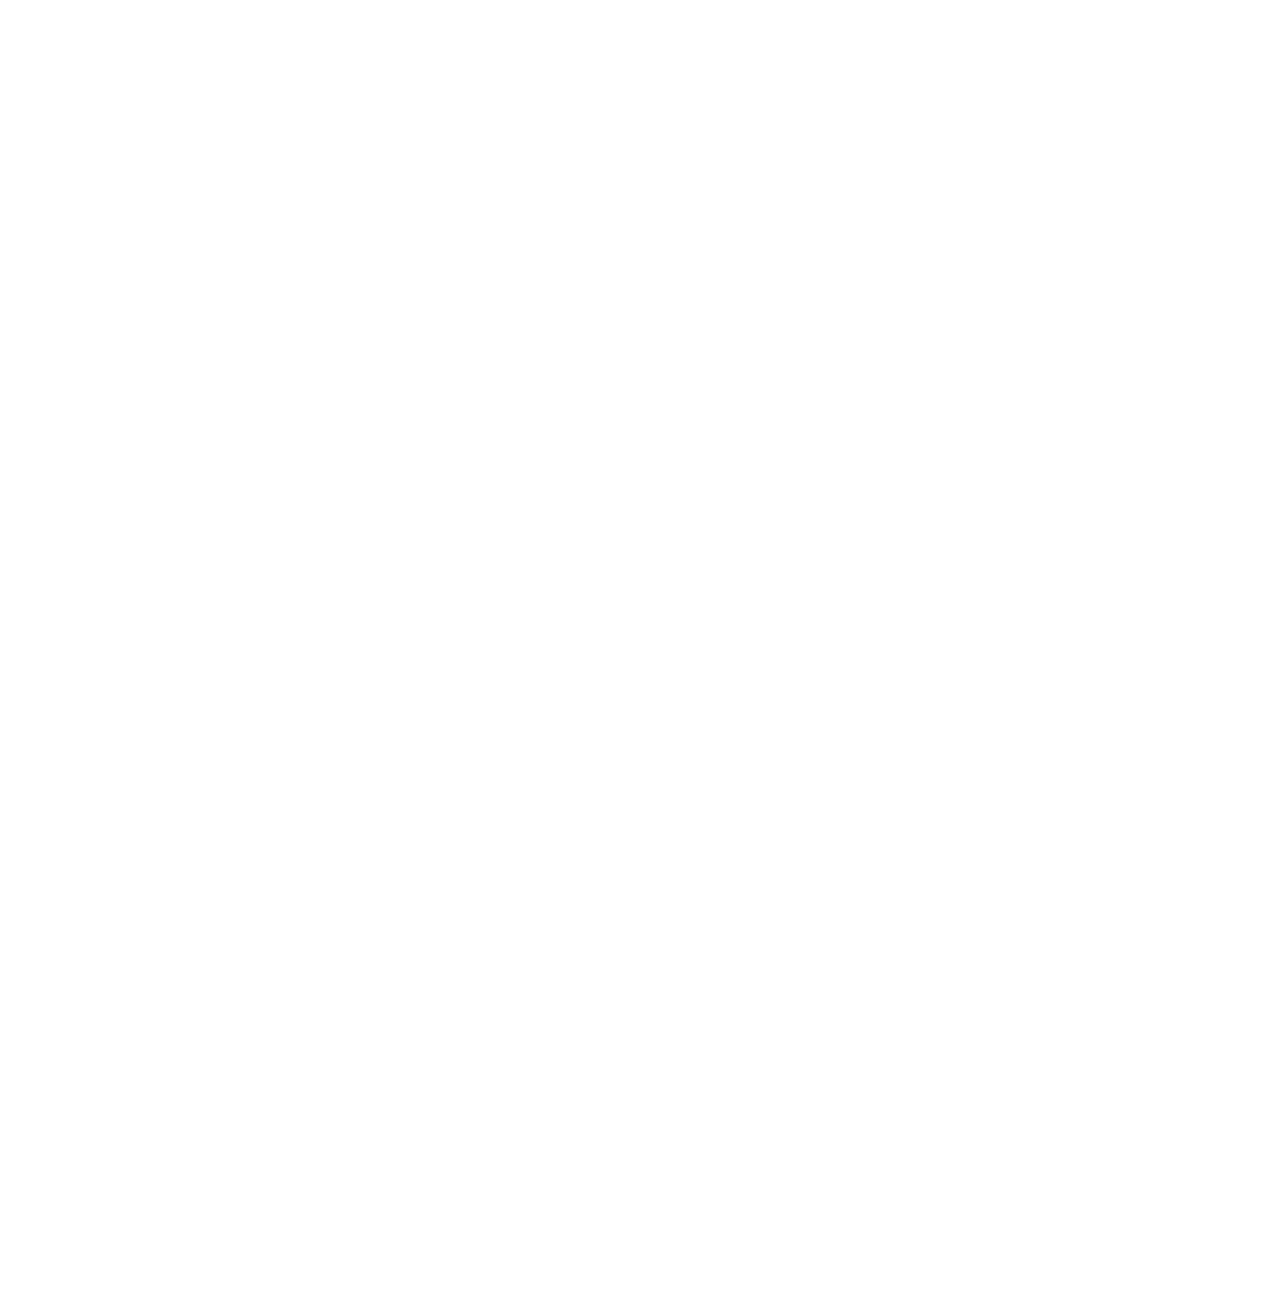
==== commit 935e2c28: "test" ====
--- a/test2.html
+++ b/test2.html
@@ -41,6 +41,23 @@
                 尽管相隔千里万里，只要我们相互了解、彼此相知   <br>
                 再深远辽阔的云海也不会将你我分开。
              </div>
+             <img id="play" src="images/视频.png" alt="" width="100px" class="view_more_video animate__animated animate__tada" onmouseover="enlargeAndTransform3(this)" onmouseout="shrinkAndRestore3(this)">
+	           <!-- <button class="view_more_video">点击观看</button> -->
+	           <div id="show-video">
+              <a class="video-close">
+                <span>
+                  <svg t="1614676844098" class="icon" viewBox="0 0 1024 1024" version="1.1" xmlns="http://www.w3.org/2000/svg" p-id="2082"
+                   width="30" height="30">
+                    <path d="M591.506286 511.853714l417.133714-416.914285a54.601143 54.601143 0 0 0 0-76.8l-2.267429-2.267429a54.601143 54.601143 0 0 0-76.8 0L512.438857 433.481143 95.305143 15.798857a54.601143 54.601143 0 0 0-76.8 0L16.237714 18.066286a53.577143 53.577143 0 0 0 0 76.8l417.097143 416.987428L16.201143 929.097143a54.601143 54.601143 0 0 0 0 76.8l2.267428 2.267428a54.601143 54.601143 0 0 0 76.8 0l417.170286-417.060571 417.097143 417.097143a54.601143 54.601143 0 0 0 76.8 0l2.267429-2.267429a54.601143 54.601143 0 0 0 0-76.8z"
+                     p-id="2083" fill="#e6e6e6"></path>
+                  </svg>
+                </span>
+              </a>
+              <video id="demo" controls>
+                <!-- source 里面的src="这里填写需要展示的视频路径" -->
+                <source src="images/demo.mp4">
+              </video>
+            </div>
              <button class="button animate__animated animate__tada"><a href="login.html">加入我们</a></button>
              <div class="mouse_slide">
               <div>
@@ -293,9 +310,9 @@
                 <button>编辑资料</button>
               </div>
               <div class="my-">
-                <button id="btn_c" onclick="show_a()">我的活动</button>
-                <button id="btn_g" onclick="show_p()">我的帖子</button>
-                <button id="btn_i" onclick="show_m()">我的消息</button>
+                <button id="btn_c" onclick="show_a()" class="hvr-float">我的活动</button>
+                <button id="btn_g" onclick="show_p()" class="hvr-float">我的帖子</button>
+                <button id="btn_i" onclick="show_m()" class="hvr-float">我的消息</button>
                 <div id="div1">参与的活动</div>
                 <div class="image">
                   <img src="images/3-1-2.png" alt="" id="a1" style="display: block; width: 275px;">
--- a/css/style.css
+++ b/css/style.css
@@ -88,6 +88,44 @@
     border-radius: 20px;
     animation-delay: 1s;
     overflow: hidden;
+}
+#show-video {
+    position: fixed;
+    top: 40px;
+    bottom: 0;
+    right: 0;
+    left: 0;
+    z-index: 999 !important;
+    background: rgba(0, 0, 0, .85);
+    display: none;
+}
+
+.video-close {
+    width: 45px;
+    height: 45px;
+    color: #211d1e;
+    position: absolute;
+    right: 118px;
+    top: 113px;
+    z-index: 999;
+    cursor: pointer;
+}
+
+#show-video video {
+    outline: none;
+    max-width: 85%;
+    max-height: 83vh;
+    position: absolute;
+    left: 50%;
+    top: 50%;
+    transform: translate(-50%, -50%);
+    box-shadow: 0 20px 40px rgb(0 0 0 / 50%);
+}
+#play {
+    position: absolute;
+    left: 350px;
+    bottom: 256px;
+    animation-delay: 1s;
 }
 /* 第二屏 */
 #page2 .slide {
@@ -392,7 +430,9 @@
     width: 350px;
 }
 .user .example button:hover {
-    background-color: #fff;
+    /* background-color: #fff; */
+    background-color: rgb(92, 90, 90);
+    color: #fff;
 }
 .user .my- {
     overflow: hidden;
@@ -401,13 +441,14 @@
 .user .my- button {
     width: 165px;
     height: 50px;
+    margin-top: 20px;
     font-size: 15px;
     border: none;
     border-radius: 25px;
 }
-.user .my- button:hover {
+/* .user .my- button:hover {
     background-color: #fff;
-}
+} */
 .my- .image {
     display: flex;
     flex-direction: row;
@@ -452,3 +493,104 @@
     font-size: 16px;
 }
 
+/* 鼠标悬浮效果 */
+.hvr-float {
+    display: inline-block;
+    vertical-align: middle;
+    -webkit-transform: perspective(1px) translateZ(0);
+    transform: perspective(1px) translateZ(0);
+    box-shadow: 0 0 1px rgba(0, 0, 0, 0);
+    -webkit-transition-duration: 0.3s;
+    transition-duration: 0.3s;
+    -webkit-transition-property: transform;
+    transition-property: transform;
+    -webkit-transition-timing-function: ease-out;
+    transition-timing-function: ease-out;
+  }
+  .hvr-float:hover, .hvr-float:focus, .hvr-float:active {
+    -webkit-transform: translateY(-8px);
+    background-color: rgb(92, 90, 90);
+    color: #fff;
+    transform: translateY(-8px);
+  }
+  .hvr-grow-shadow {
+    display: inline-block;
+    vertical-align: middle;
+    -webkit-transform: perspective(1px) translateZ(0);
+    transform: perspective(1px) translateZ(0);
+    box-shadow: 0 0 1px rgba(0, 0, 0, 0);
+    -webkit-transition-duration: 0.3s;
+    transition-duration: 0.3s;
+    -webkit-transition-property: box-shadow, transform;
+    transition-property: box-shadow, transform;
+  }
+  .hvr-grow-shadow:hover, .hvr-grow-shadow:focus, .hvr-grow-shadow:active {
+    box-shadow: 0 10px 10px -10px rgba(0, 0, 0, 0.5);
+    -webkit-transform: scale(1.1);
+    transform: scale(1.1);
+  }
+  .hvr-grow {
+    display: inline-block;
+    vertical-align: middle;
+    -webkit-transform: perspective(1px) translateZ(0);
+    transform: perspective(1px) translateZ(0);
+    box-shadow: 0 0 1px rgba(0, 0, 0, 0);
+    -webkit-transition-duration: 0.3s;
+    transition-duration: 0.3s;
+    -webkit-transition-property: transform;
+    transition-property: transform;
+  }
+  .hvr-grow:hover, .hvr-grow:focus, .hvr-grow:active {
+    -webkit-transform: scale(1.1);
+    transform: scale(1.1);
+  }
+  .hvr-shrink {
+    display: inline-block;
+    vertical-align: middle;
+    -webkit-transform: perspective(1px) translateZ(0);
+    transform: perspective(1px) translateZ(0);
+    box-shadow: 0 0 1px rgba(0, 0, 0, 0);
+    -webkit-transition-duration: 0.3s;
+    transition-duration: 0.3s;
+    -webkit-transition-property: transform;
+    transition-property: transform;
+  }
+  .hvr-shrink:hover, .hvr-shrink:focus, .hvr-shrink:active {
+    -webkit-transform: scale(0.9);
+    transform: scale(0.9);
+  }
+  .hvr-bubble-float-right {
+    display: inline-block;
+    vertical-align: middle;
+    -webkit-transform: perspective(1px) translateZ(0);
+    transform: perspective(1px) translateZ(0);
+    box-shadow: 0 0 1px rgba(0, 0, 0, 0);
+    position: relative;
+    -webkit-transition-duration: 0.3s;
+    transition-duration: 0.3s;
+    -webkit-transition-property: transform;
+    transition-property: transform;
+  }
+  .hvr-bubble-float-right:before {
+    position: absolute;
+    z-index: -1;
+    top: calc(50% - 10px);
+    right: 0;
+    content: '';
+    border-style: solid;
+    border-width: 10px 0 10px 10px;
+    border-color: transparent transparent transparent #e1e1e1;
+    -webkit-transition-duration: 0.3s;
+    transition-duration: 0.3s;
+    -webkit-transition-property: transform;
+    transition-property: transform;
+  }
+  .hvr-bubble-float-right:hover, .hvr-bubble-float-right:focus, .hvr-bubble-float-right:active {
+    -webkit-transform: translateX(-10px);
+    transform: translateX(-10px);
+  }
+  .hvr-bubble-float-right:hover:before, .hvr-bubble-float-right:focus:before, .hvr-bubble-float-right:active:before {
+    -webkit-transform: translateX(10px);
+    transform: translateX(10px);
+  }
+
